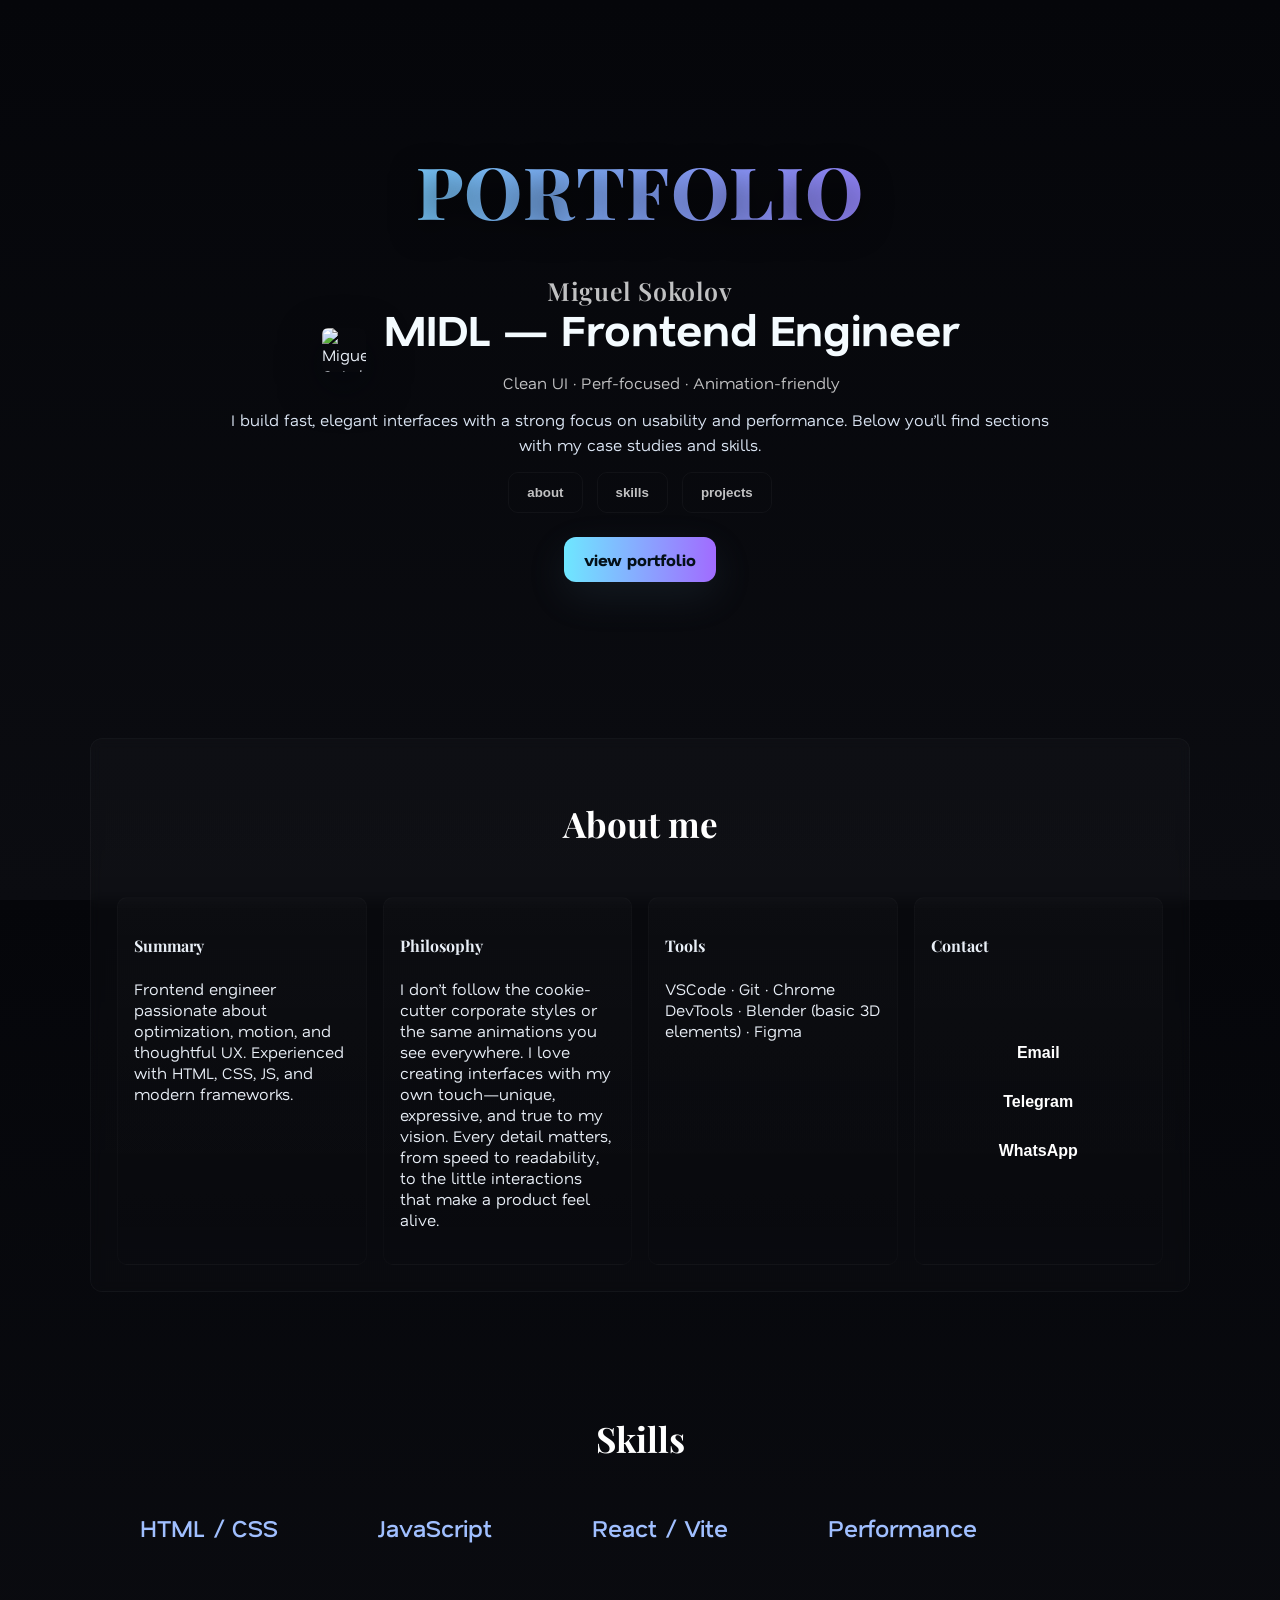
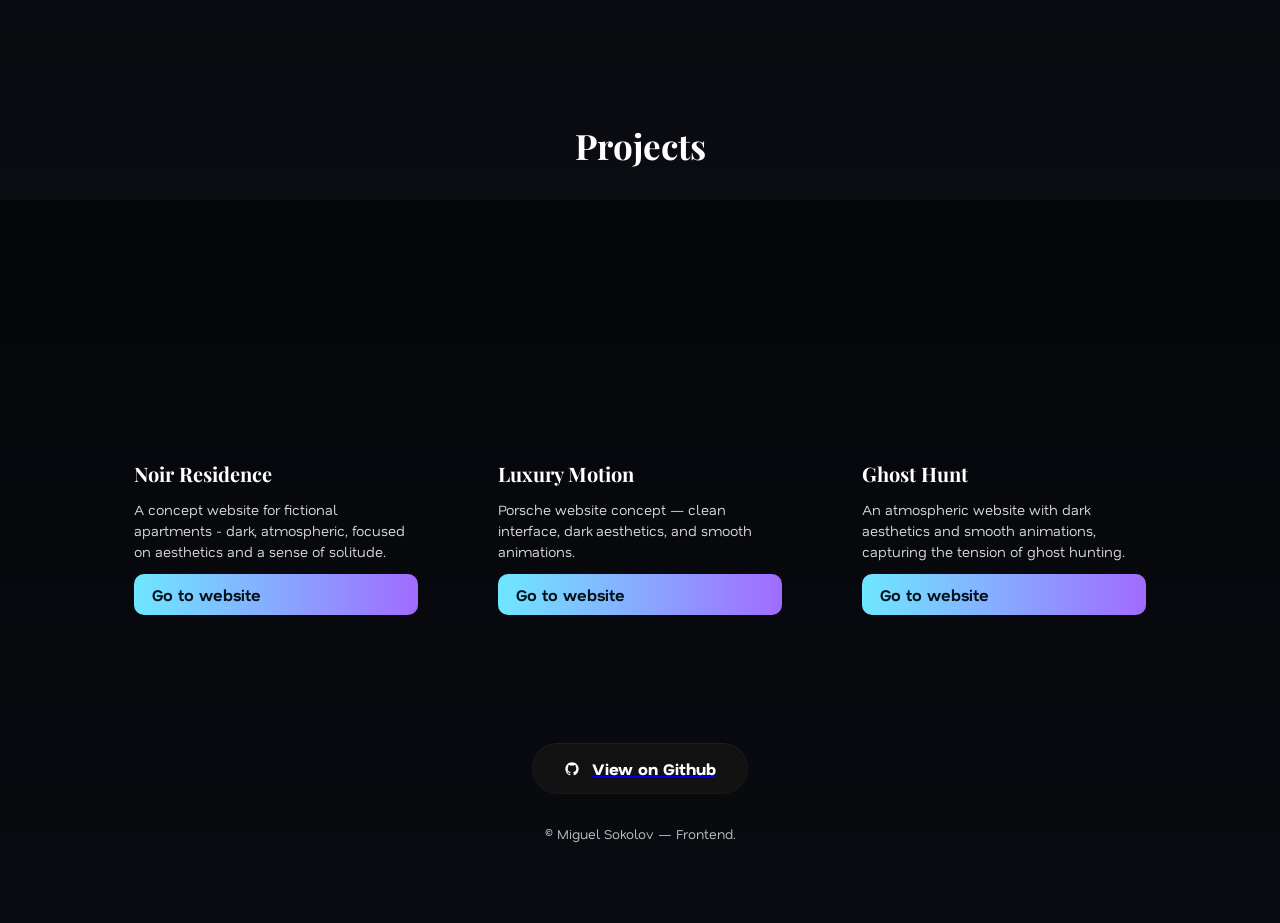
==== index.html @ cb46fd5a "end" ====
<!DOCTYPE html>
<html lang="en">
<head>
  <meta charset="utf-8" />
  <meta name="viewport" content="width=device-width,initial-scale=1" />
  <title>PORTFOLIO — Miguel Sokolov</title>
  <link rel="stylesheet" href="index.css">
  <link rel="stylesheet" href="fonts.css">
</head>
<body>
  <!-- video background -->
  <div class="video-wrap" aria-hidden="true">
    <video autoplay muted loop id="bg-video" playsinline>
      <source src="Photos/HeadBackground.mp4" type="video/mp4">
    </video>
    <!-- stars canvas -->
    <canvas id="stars-canvas"></canvas>
  </div>

  <!-- decorative cubes -->
  <div id="scene" class="scene" aria-hidden="true">
    <img src="Photos/cube.png" alt="" class="cube cube--left">
    <img src="Photos/cube.png" alt="" class="cube cube--right">
  </div>

  <main class="page">
    <header class="hero" id="home">
      <div class="hero-inner">
        <div class="titles">
          <h1 class="title-main">PORTFOLIO</h1>
          <h2 class="title-sub">Miguel Sokolov</h2>

          <div id="whoim" class="whoim">
            <img src="Photos/Myphoto.jpg" alt="Miguel Sokolov" id="myphotohead" />
            <div class="who-text">
              <p class="role">MIDL — Frontend Engineer</p>
              <p class="meta">Clean UI · Perf-focused · Animation-friendly</p>
            </div>
          </div>

          <p class="intro">
            I build fast, elegant interfaces with a strong focus on usability and performance. Below you’ll find sections with my case studies and skills.
          </p>

          <nav class="toc" aria-label="Navigation">
            <button class="btn" data-target="#about">about</button>
            <button class="btn" data-target="#skills">skills</button>
            <button class="btn" data-target="#projects">projects</button>
          </nav>
        </div>

        <a class="cta" href="#projects">view portfolio</a>
      </div>
    </header>



    <section class="next-block">
    <section id="about" class="section section--glass">
      <h3 class="section-title">About me</h3>
      <div class="about-grid">
        <div class="card">
          <h4>Summary</h4>
          <p>Frontend engineer passionate about optimization, motion, and thoughtful UX. Experienced with HTML, CSS, JS, and modern frameworks.</p>
        </div>

        <div class="card">
        <h4>Philosophy</h4>
        <p>I don’t follow the cookie-cutter corporate styles or the same animations you see everywhere. I love creating interfaces with my own touch—unique, expressive, and true to my vision. Every detail matters, from speed to readability, to the little interactions that make a product feel alive.</p>
        </div>


        <div class="card">
          <h4>Tools</h4>
          <p>VSCode · Git · Chrome DevTools · Blender (basic 3D elements) · Figma</p>
        </div>

        <div class="card">
          <h4>Contact</h4>
        <div class="contact-links">
  <a href="mailto:forgptnafik@gmail.com">Email</a>
  <a href="https://t.me/razlak" target="_blank">Telegram</a>
  <a href="https://wa.me/14243168962" target="_blank">WhatsApp</a>
</div>

          </p>
        </div>
      </div>
    </section>
    </section>

    <!-- Skills -->
    <section id="skills" class="section">
  <h3 class="section-title">Skills</h3>
  <div class="skills-row">
    <span>HTML / CSS</span>
    <span>JavaScript</span>
    <span>React / Vite</span>
    <span>Performance</span>
  </div>
</section>


   <!-- Projects -->
<section id="projects" class="section section--projects">
  <h3 class="section-title">Projects</h3>
  <div class="projects-grid">
    
    <article class="project-card">
      <div class="project-bg" style="background-image:url('https://media.sketchfab.com/models/44e7a9cfed67431e827d0cbaabd462c7/thumbnails/f641c88350c84c848d3b898fcfef5028/ba223710144b47258489e56ffdb14494.jpeg')"></div>
      <div class="project-info">
        <h4>Noir Residence</h4>
        <p>A concept website for fictional apartments - dark, atmospheric, focused on aesthetics and a sense of solitude.</p>
        <a class="project-link" href="https://razlag4.github.io/website.4-Oasis-apartments/">Go to website</a>
      </div>
    </article>

    <article class="project-card">
      <div class="project-bg" style="background-image:url('https://cdnb.artstation.com/p/assets/images/images/054/285/405/large/timthespy-1.jpg?1664201140')"></div>
      <div class="project-info">
        <h4>Luxury Motion</h4>
        <p>Porsche website concept — clean interface, dark aesthetics, and smooth animations.</p>
        <a class="project-link" href="https://razlag4.github.io/website.5-PorscheCars/">Go to website</a>
      </div>
    </article>

    <article class="project-card">
      <div class="project-bg" style="background-image:url('https://image.api.playstation.com/vulcan/ap/rnd/202306/1214/9ec3be8acd540e2f84e7362cb492e8d53b93e8a7bea4cd5f.png')"></div>
      <div class="project-info">
        <h4>Ghost Hunt</h4>
        <p>An atmospheric website with dark aesthetics and smooth animations, capturing the tension of ghost hunting.</p>
        <a class="project-link" href="https://razlag4.github.io/website.1-Phasmophobia/">Go to website</a>
      </div>
    </article>

  </div>
</section>

<a href="https://github.com/razlag4">
<button class="btn-github">
  <svg
    width="16"
    height="16"
    viewBox="0 0 16 16"
    fill="none"
    xmlns="http://www.w3.org/2000/svg"
  >
    <path
      d="M7.99992 1.33331C7.12444 1.33331 6.25753 1.50575 5.4487 1.84078C4.63986 2.17581 3.90493 2.66688 3.28587 3.28593C2.03563 4.53618 1.33325 6.23187 1.33325 7.99998C1.33325 10.9466 3.24659 13.4466 5.89325 14.3333C6.22659 14.3866 6.33325 14.18 6.33325 14C6.33325 13.8466 6.33325 13.4266 6.33325 12.8733C4.48659 13.2733 4.09325 11.98 4.09325 11.98C3.78659 11.2066 3.35325 11 3.35325 11C2.74659 10.5866 3.39992 10.6 3.39992 10.6C4.06659 10.6466 4.41992 11.2866 4.41992 11.2866C4.99992 12.3 5.97992 12 6.35992 11.84C6.41992 11.4066 6.59325 11.1133 6.77992 10.9466C5.29992 10.78 3.74659 10.2066 3.74659 7.66665C3.74659 6.92665 3.99992 6.33331 4.43325 5.85998C4.36659 5.69331 4.13325 4.99998 4.49992 4.09998C4.49992 4.09998 5.05992 3.91998 6.33325 4.77998C6.85992 4.63331 7.43325 4.55998 7.99992 4.55998C8.56659 4.55998 9.13992 4.63331 9.66659 4.77998C10.9399 3.91998 11.4999 4.09998 11.4999 4.09998C11.8666 4.99998 11.6333 5.69331 11.5666 5.85998C11.9999 6.33331 12.2533 6.92665 12.2533 7.66665C12.2533 10.2133 10.6933 10.7733 9.20659 10.94C9.44659 11.1466 9.66659 11.5533 9.66659 12.1733C9.66659 13.0666 9.66659 13.7866 9.66659 14C9.66659 14.18 9.77325 14.3933 10.1133 14.3333C12.7599 13.44 14.6666 10.9466 14.6666 7.99998C14.6666 7.1245 14.4941 6.25759 14.1591 5.44876C13.8241 4.63992 13.333 3.90499 12.714 3.28593C12.0949 2.66688 11.36 2.17581 10.5511 1.84078C9.7423 1.50575 8.8754 1.33331 7.99992 1.33331V1.33331Z"
      fill="currentcolor"
    ></path>
  </svg>
  <span>View on Github</span>
</button>
</a>



    <footer class="footer">
      <small>© <span id="year"></span> Miguel Sokolov — Frontend.</small>
    </footer>

  </main>

  <script src="main.js" defer></script>
</body>
</html>
---- index.css ----
:root {
  --bg-900: #05060a;
  --bg-800: #0b0c11;
  --glass: rgba(255,255,255,0.03);
  --muted: rgba(255,255,255,0.75);
  --muted-2: rgba(255,255,255,0.55);
  --accent-1: #6ee7ff;
  --accent-2: #a16bff;
  --max-w: 1100px;
  --who-size: 44px;
  --radius: 12px;
  --trans: 260ms cubic-bezier(.2,.9,.2,1);
}

* {
  box-sizing: border-box;
}

html,
body {
  height: 100%;
  margin: 0;
  padding: 0;
}

body {
  font-family: Inter, system-ui, -apple-system, "Segoe UI", Roboto, "Helvetica Neue", Arial;
  background: linear-gradient(180deg, var(--bg-900) 0%, var(--bg-800) 100%);
  color: #e8eef6;
  -webkit-font-smoothing: antialiased;
  -moz-osx-font-smoothing: grayscale;
  overflow-x: hidden;
}

/* background video + stars canvas */

.video-wrap {
  position: fixed;
  inset: 0;
  z-index: 0;
  pointer-events: none;
  overflow: hidden;
}

#bg-video {
  position: absolute;
  inset: 0;
  width: 100%;
  height: 100%;
  object-fit: cover;
  transform: scale(1.03);
  filter: brightness(.7) saturate(1.05);
}

#stars-canvas {
  position: absolute;
  inset: 0;
  width: 100%;
  height: 100%;
  z-index: 1;
  pointer-events: none;
}

/* decorative cubes */

.scene {
  position: fixed;
  inset: 0;
  z-index: 2;
  pointer-events: none;
}

.cube {
  position: absolute;
  width: 220px;
  opacity: .12;
  will-change: transform;
  filter: drop-shadow(0 20px 40px rgba(0,0,0,.7));
}

.cube--left {
  left: -6%;
  top: 8%;
  transform: rotate(-12deg) scale(1.15);
}

.cube--right {
  right: -6%;
  bottom: 6%;
  transform: rotate(18deg) scale(1.22);
}

/* page layout */

.page {
  position: relative;
  z-index: 5;
  padding-bottom: 80px;
}

/* hero */

.hero {
  min-height: 82vh;
  display: flex;
  align-items: center;
  justify-content: center;
  padding: 48px 20px;
  position: relative;
  z-index: 6;
}

.hero-inner {
  width: min(var(--max-w), 96%);
  display: flex;
  flex-direction: column;
  gap: 18px;
  align-items: center;
  text-align: center;
  padding: 28px 20px;
  background: transparent;
}

/* titles */

.title-main {
  margin: 0;
  font-weight: 800;
  font-size: 72px;
  line-height: 0.95;
  letter-spacing: 1.6px;
  margin-bottom: 50px;
  color: transparent;
  background: linear-gradient(90deg, var(--accent-1), var(--accent-2));
  -webkit-background-clip: text;
  background-clip: text;
  text-shadow: 0 8px 30px rgba(0,0,0,.6);
}

.title-sub {
  margin: 0;
  font-weight: 600;
  font-size: 25px;
  color: var(--muted);
  letter-spacing: .6px;
}

/* whoim center, avatar height == role height */

.whoim {
  display: flex;
  gap: 18px;
  align-items: center;
  justify-content: center;
  flex-wrap: wrap;
}

#myphotohead {
  height: var(--who-size);
  width: var(--who-size);
  object-fit: cover;
  border-radius: 6px;
  box-shadow: 0 14px 40px rgba(2,6,12,.6);
  flex: 0 0 auto;
}

.who-text {
  display: flex;
  flex-direction: column;
  align-items: center;
  justify-content: center;
  gap: 6px;
}

.who-text .role {
  margin: 0;
  font-weight: 700;
  font-size: var(--who-size);
  line-height: 1;
  color: #f4fbff;
}

.who-text .meta {
  margin: 0;
  color: var(--muted);
  font-size: 16px;
  margin-top: 15px;
  text-align: center;
  max-width: 760px;
}

/* intro */

.intro {
  margin: 0 auto;
  max-width: 820px;
  margin-top: 15px;
  color: rgba(230,240,255,.95);
  font-size: 16px;
  line-height: 1.55;
  margin-bottom: 15px;
  text-align: center;
}

/* nav buttons */

.toc {
  display: flex;
  gap: 14px;
  justify-content: center;
  flex-wrap: wrap;
}

.btn {
  background: transparent;
  border: 1px solid rgba(255,255,255,.04);
  color: var(--muted);
  padding: 12px 18px;
  border-radius: 10px;
  cursor: pointer;
  font-weight: 700;
  transition: transform var(--trans), box-shadow var(--trans), color var(--trans);
}

.btn:hover {
  transform: translateY(-6px);
  color: var(--accent-1);
  box-shadow: 0 18px 40px rgba(12,20,30,.55);
}

/* cta */

.cta {
  display: inline-block;
  margin-top: 6px;
  padding: 12px 20px;
  border-radius: 12px;
  font-weight: 800;
  background: linear-gradient(90deg, var(--accent-1), var(--accent-2));
  color: #041018;
  text-decoration: none;
  box-shadow: 0 14px 40px rgba(97,150,170,.12);
}


.section {
  padding: 56px 20px;
  width: min(var(--max-w), 96%);
  margin: 0 auto 28px;
}

.section--glass {
  background: linear-gradient(180deg, rgba(255,255,255,.02), rgba(255,255,255,.01));
  border-radius: 12px;
  border: 1px solid var(--glass);
  padding: 26px;
  backdrop-filter: blur(6px);
}

/* about grid */



.contact-links {
  display: flex;
  flex-direction: column;
  align-items: center;
  gap: 15px;
  padding: 30px 20px;
  border-radius: 15px;
  width: 200px;
  margin: 50px auto; /* центрируем блок на странице */
}

.contact-links a {
  color: #fff;
  text-decoration: none;
  font-weight: 600;
  font-family: 'Segoe UI', sans-serif;
  font-size: 16px;
  padding: 8px 12px;
  border-radius: 8px;
  transition: all 0.3s ease;
  width: 100%;
  text-align: center;
}

.contact-links a:hover {
  background: #1da1f2;
  color: #fff;
  transform: translateY(-3px);
  box-shadow: 0 4px 10px rgba(0,0,0,0.3);
}

.card .text-hidden {
  display: none;
}

.card .btn-close {
  display: none;
  position: absolute;
  bottom: 10px;
  right: 10px;
  padding: 6px 12px;
  border-radius: 6px;
  background: var(--accent-1);
  color: #041018;
  cursor: pointer;
}


.about-grid {
  display: grid;
  grid-template-columns: repeat(auto-fit, minmax(220px, 1fr));
  gap: 16px;
}

.card {
  padding: 16px;
  border-radius: 10px;
  background: linear-gradient(180deg, rgba(255,255,255,.02), transparent);
  border: 1px solid rgba(255,255,255,.02);
}

/* skills */

#skills {
  position: relative;
  overflow: hidden;
  padding: 60px 0;
  color: #e8eef6;
  font-family: Inter, system-ui, -apple-system, "Segoe UI", Roboto, "Helvetica Neue", Arial;
}

.skills-row {
  display: flex;
  align-items: center;
  white-space: nowrap;
  font-size: 24px;
  font-weight: 600;
  color: #a0bfff;
  position: relative;
}

.skills-row span {
  display: inline-block;
  padding: 0 50px;
}

.skills-row .center {
  font-size: 48px;
  font-weight: 800;
  color: #ffffff;
  flex-shrink: 0;
}


.section-title {
  margin-bottom: 50px;
  text-align: center;
  font-size: 35px;
  color: white;
}

/* projects */

.section--projects{
  width:min(var(--max-w),96%);
  margin:0 auto 48px;
}

.projects-grid{
  display:grid;
  grid-template-columns:repeat(auto-fit,minmax(300px,1fr));
  gap:32px;
}

.project-card{
  position:relative;
  border-radius:16px;
  overflow:hidden;
  cursor:pointer;
  transition:transform 0.4s ease, box-shadow 0.4s ease;
  height:420px;
  display:flex;
  align-items:flex-end;
}

.project-card:hover{
  transform:translateY(-12px);
  box-shadow:0 30px 80px rgba(0,0,0,0.6);
}

.project-bg{
  position:absolute;
  inset:0;
  background-size:cover;
  background-position:center;
  filter:brightness(0.55) contrast(1.1);
  transition:transform 0.5s ease;
  z-index:1;
}

.project-card:hover .project-bg{
  transform:scale(1.08);
}

.project-info{
  position:relative;
  z-index:2;
  color:#fff;
  padding:24px;
  display:flex;
  flex-direction:column;
  gap:12px;
  border-radius:0 0 16px 16px;
}

.project-info h4{
  margin:0;
  font-size:20px;
  font-weight:700;
}

.project-info p{
  margin:0;
  font-size:14px;
  line-height:1.5;
  color:rgba(255,255,255,0.85);
}

.project-link{
  margin-top:auto;
  display:inline-block;
  padding:10px 18px;
  border-radius:10px;
  background:linear-gradient(90deg,var(--accent-1),var(--accent-2));
  color:#041018;
  font-weight:700;
  text-decoration:none;
  transition:transform 0.3s ease, box-shadow 0.3s ease;
}

.project-link:hover{
  transform:translateY(-4px);
  box-shadow:0 12px 32px rgba(0,0,0,0.5);
}


/* contact, footer */

.contact-grid {
  display: grid;
  grid-template-columns: 1fr 320px;
  gap: 20px;
}

.contact-form {
  display: flex;
  flex-direction: column;
  gap: 12px;
}

.contact-form input,
.contact-form textarea {
  padding: 10px 12px;
  border-radius: 10px;
  border: 1px solid rgba(255,255,255,.04);
  background: rgba(0,0,0,.45);
  color: inherit;
}

/* footer */

.footer {
  text-align: center;
  color: var(--muted);
  margin-top: 28px;
}

/* small animations */

.is-hidden {
  opacity: 0;
  transform: translateY(8px) scale(.997);
}

.is-visible {
  opacity: 1;
  transform: none;
  transition: opacity .7s cubic-bezier(.2,.9,.2,1), transform .7s cubic-bezier(.2,.9,.2,1);
}

/* accessibility focus */

button:focus,
a:focus {
  outline: 2px dashed rgba(110,231,255,.14);
  outline-offset: 6px;
}

/* From Uiverse.io by Creatlydev */ 
.btn-github {
  cursor: pointer;
  display: flex;
  gap: 0.75rem;
  justify-content: center;
  align-items: center;
  border: none;

  transition: all 0.4s cubic-bezier(0.165, 0.84, 0.44, 1);
  border-radius: 100px;
  font-weight: 800;
  font-size: 1rem;
  line-height: 1.2rem;
  padding: 1rem 2rem;

  background-color: rgba(20, 20, 20, 0.8);
  box-shadow:
    inset 0 1px 0 0 rgba(255, 255, 255, 0.03),
    inset 0 0 0 1px rgba(255, 255, 255, 0.03);
  color: #fff;

  margin: 0 auto; /* центрирование блока */
}


/* responsive tweaks */

@media (max-width: 980px) {
  :root {
    --who-size: 40px;
  }
  .title-main {
    font-size: 56px;
  }
  .project-body img {
    height: 140px;
  }
}

@media (max-width: 640px) {
  :root {
    --who-size: 36px;
  }
  .title-main {
    font-size: 40px;
  }
  .hero-inner {
    padding: 18px;
  }
  .contact-grid {
    grid-template-columns: 1fr;
  }
  .project-body img {
    height: 120px;
  }
}
---- fonts.css ----
@import url('https://fonts.googleapis.com/css2?family=Playfair+Display:wght@400;700&family=Nata+Sans:wght@300;400;700;900&display=swap');



h1, h2, h3, h4, h5, h6 {
    font-family: 'Playfair Display', serif;
}



body, p, span, li, a, div {
    font-family: 'Nata Sans', sans-serif;
}
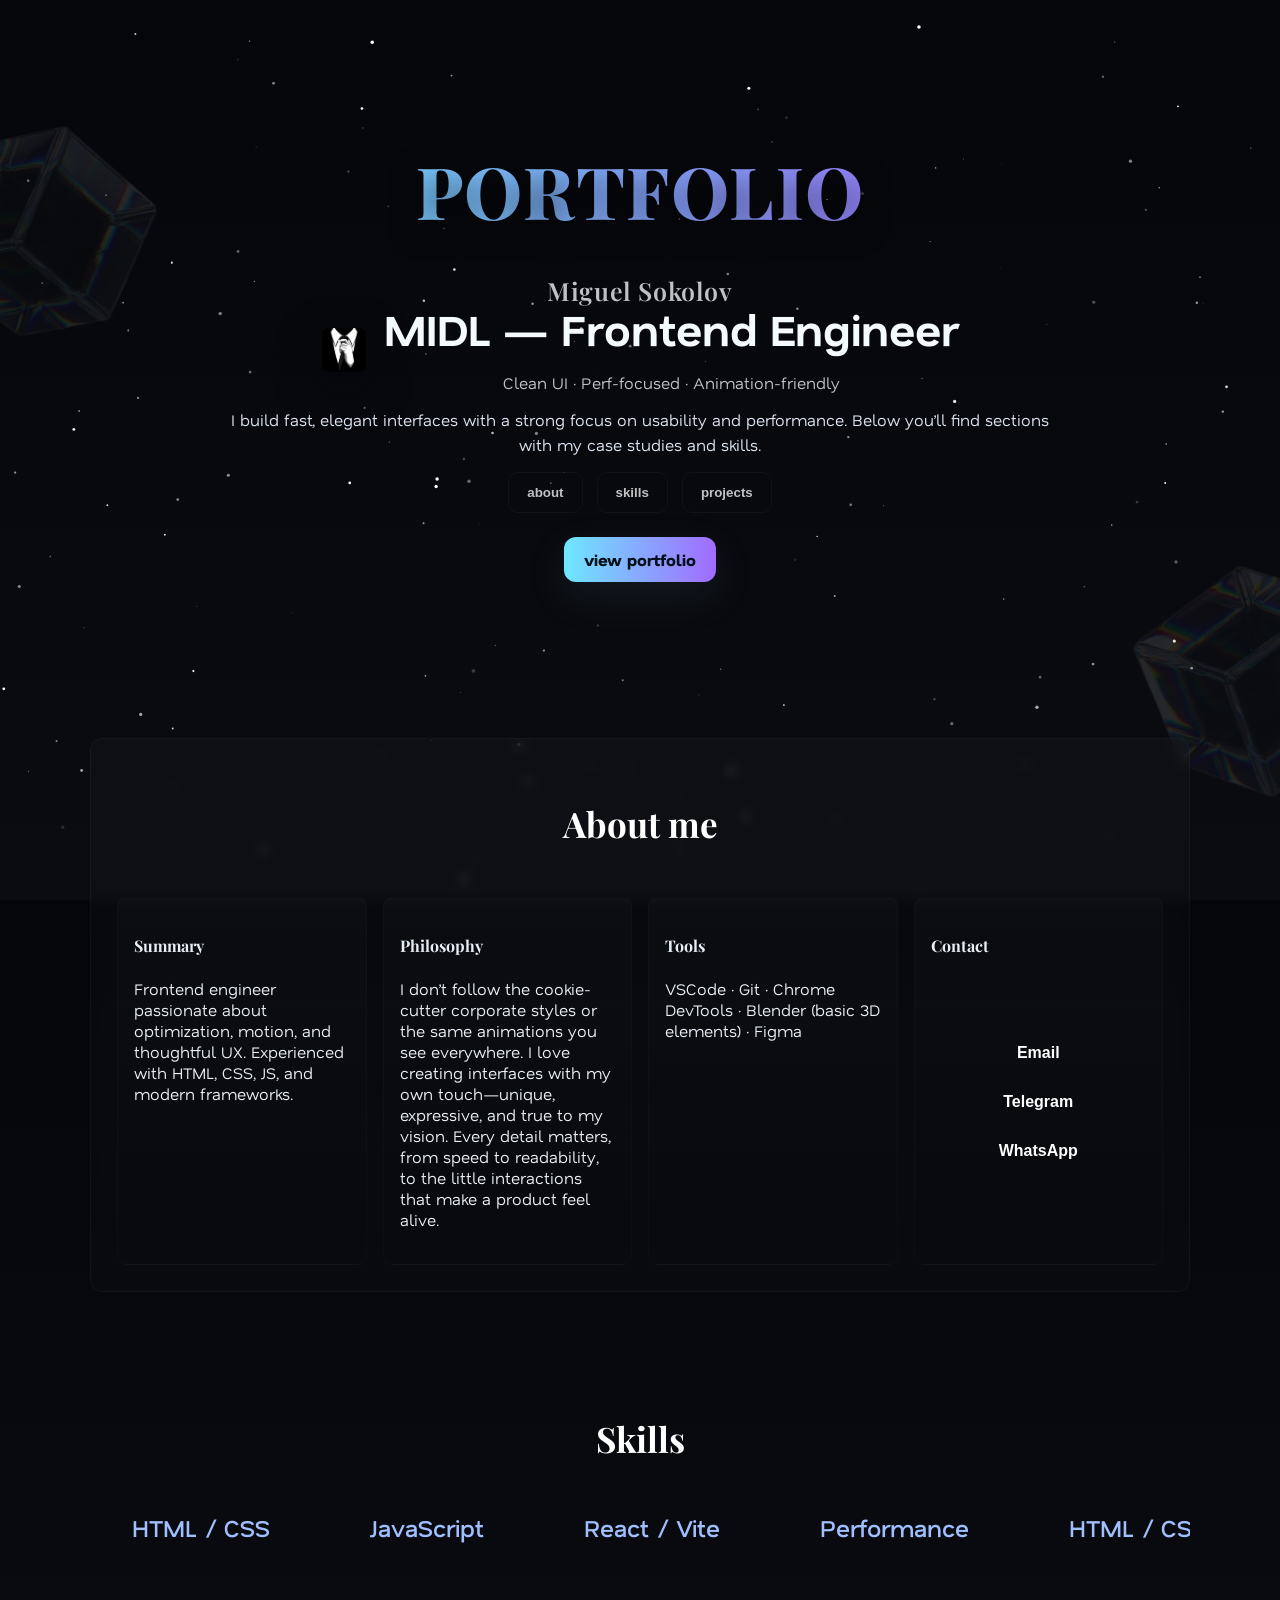
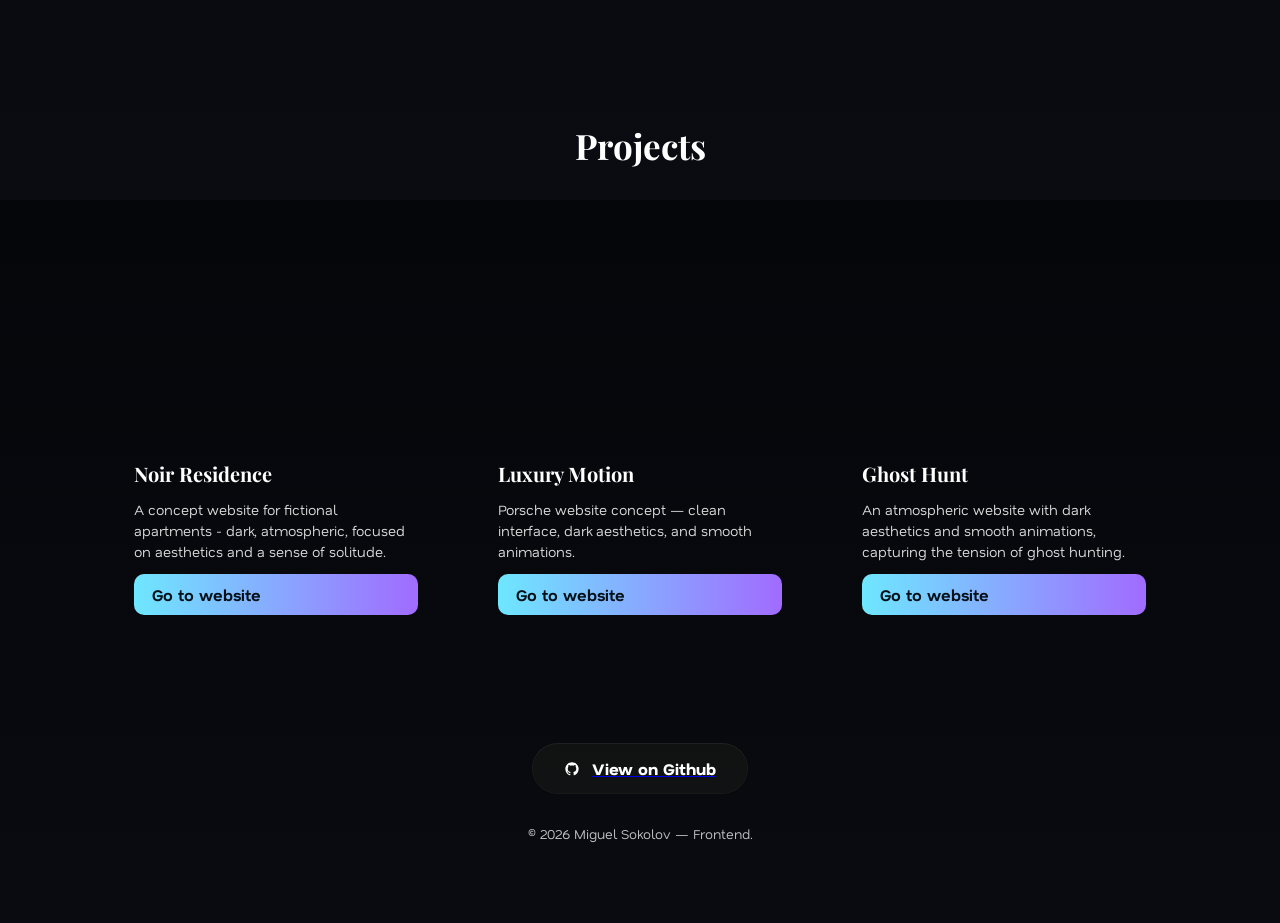
==== commit bf93bf8f: "end" ====
--- a/index.html
+++ b/index.html
@@ -19,8 +19,8 @@
 
   <!-- decorative cubes -->
   <div id="scene" class="scene" aria-hidden="true">
-    <img src="Photos/cube.png" alt="" class="cube cube--left">
-    <img src="Photos/cube.png" alt="" class="cube cube--right">
+    <img src="photos/cube.png" alt="" class="cube cube--left">
+    <img src="photos/cube.png" alt="" class="cube cube--right">
   </div>
 
   <main class="page">
@@ -31,7 +31,7 @@
           <h2 class="title-sub">Miguel Sokolov</h2>
 
           <div id="whoim" class="whoim">
-            <img src="Photos/Myphoto.jpg" alt="Miguel Sokolov" id="myphotohead" />
+            <img src="photos/Myphoto.jpg" alt="Miguel Sokolov" id="myphotohead" />
             <div class="who-text">
               <p class="role">MIDL — Frontend Engineer</p>
               <p class="meta">Clean UI · Perf-focused · Animation-friendly</p>
@@ -162,6 +162,6 @@
 
   </main>
 
-  <script src="main.js" defer></script>
+  <script src="Main.js" defer></script>
 </body>
 </html>
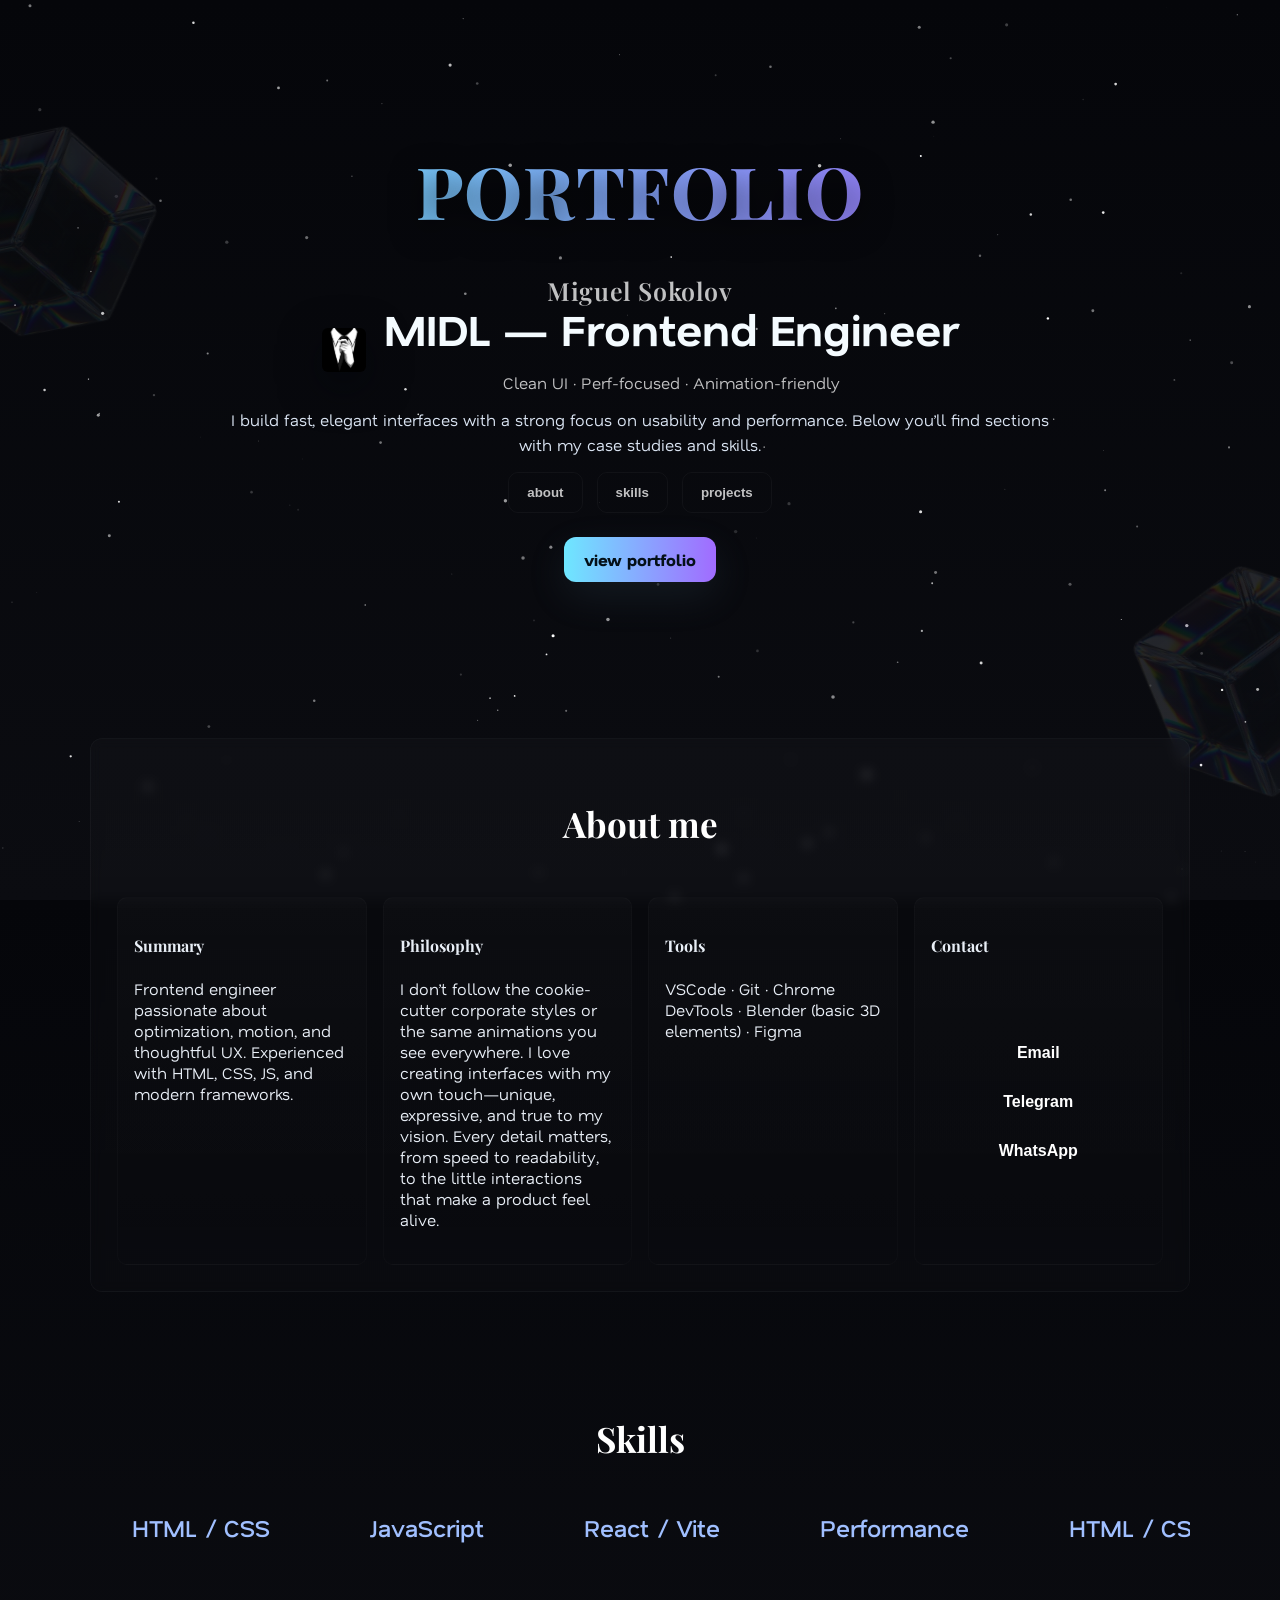
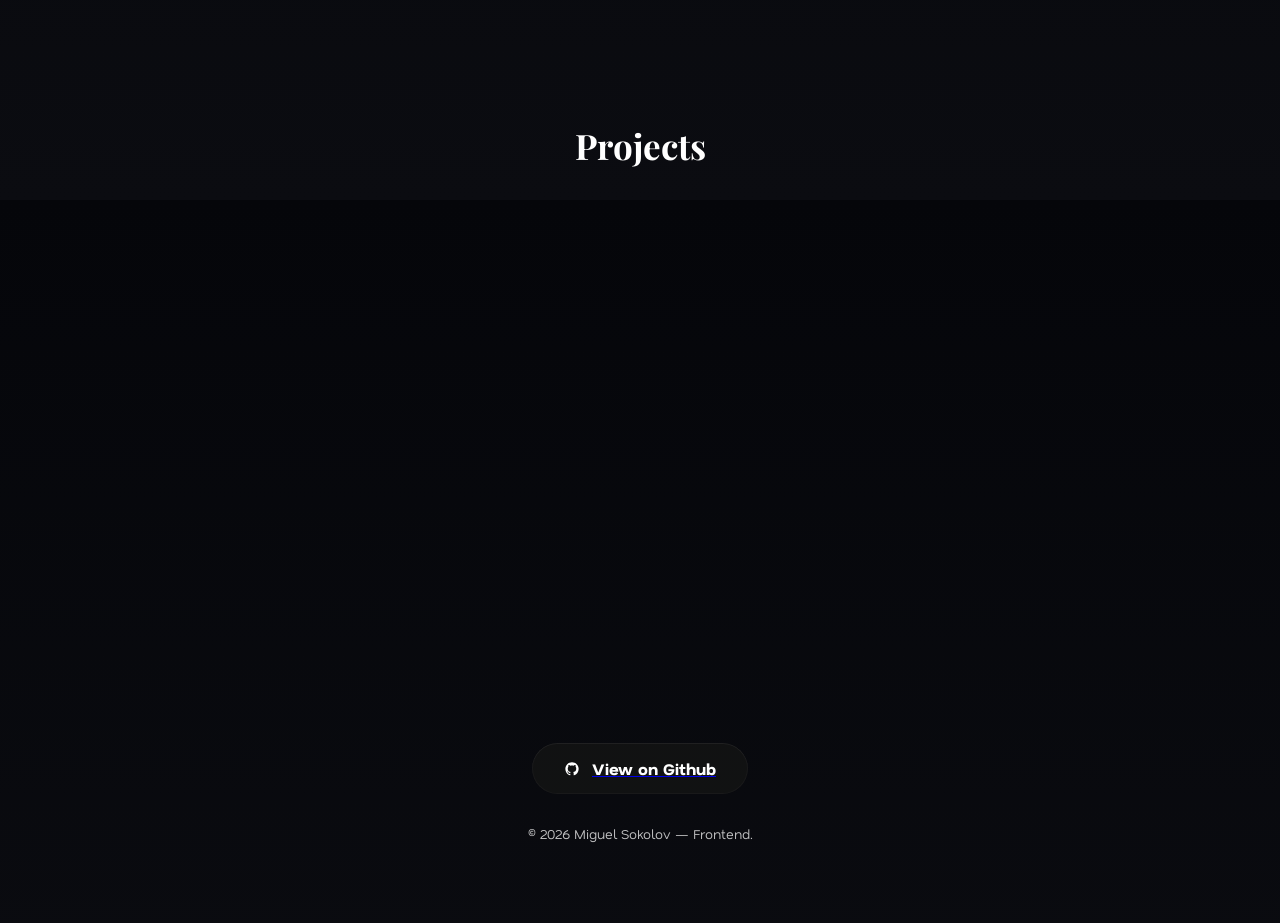
==== commit b5728ceb: "endend" ====
--- a/index.html
+++ b/index.html
@@ -8,16 +8,24 @@
   <link rel="stylesheet" href="fonts.css">
 </head>
 <body>
-  <!-- video background -->
+  
+
+
+
+
+
+
+
+
   <div class="video-wrap" aria-hidden="true">
     <video autoplay muted loop id="bg-video" playsinline>
       <source src="Photos/HeadBackground.mp4" type="video/mp4">
     </video>
-    <!-- stars canvas -->
+  
     <canvas id="stars-canvas"></canvas>
   </div>
 
-  <!-- decorative cubes -->
+ 
   <div id="scene" class="scene" aria-hidden="true">
     <img src="photos/cube.png" alt="" class="cube cube--left">
     <img src="photos/cube.png" alt="" class="cube cube--right">
@@ -89,7 +97,7 @@
     </section>
     </section>
 
-    <!-- Skills -->
+    
     <section id="skills" class="section">
   <h3 class="section-title">Skills</h3>
   <div class="skills-row">
@@ -101,7 +109,7 @@
 </section>
 
 
-   <!-- Projects -->
+   
 <section id="projects" class="section section--projects">
   <h3 class="section-title">Projects</h3>
   <div class="projects-grid">
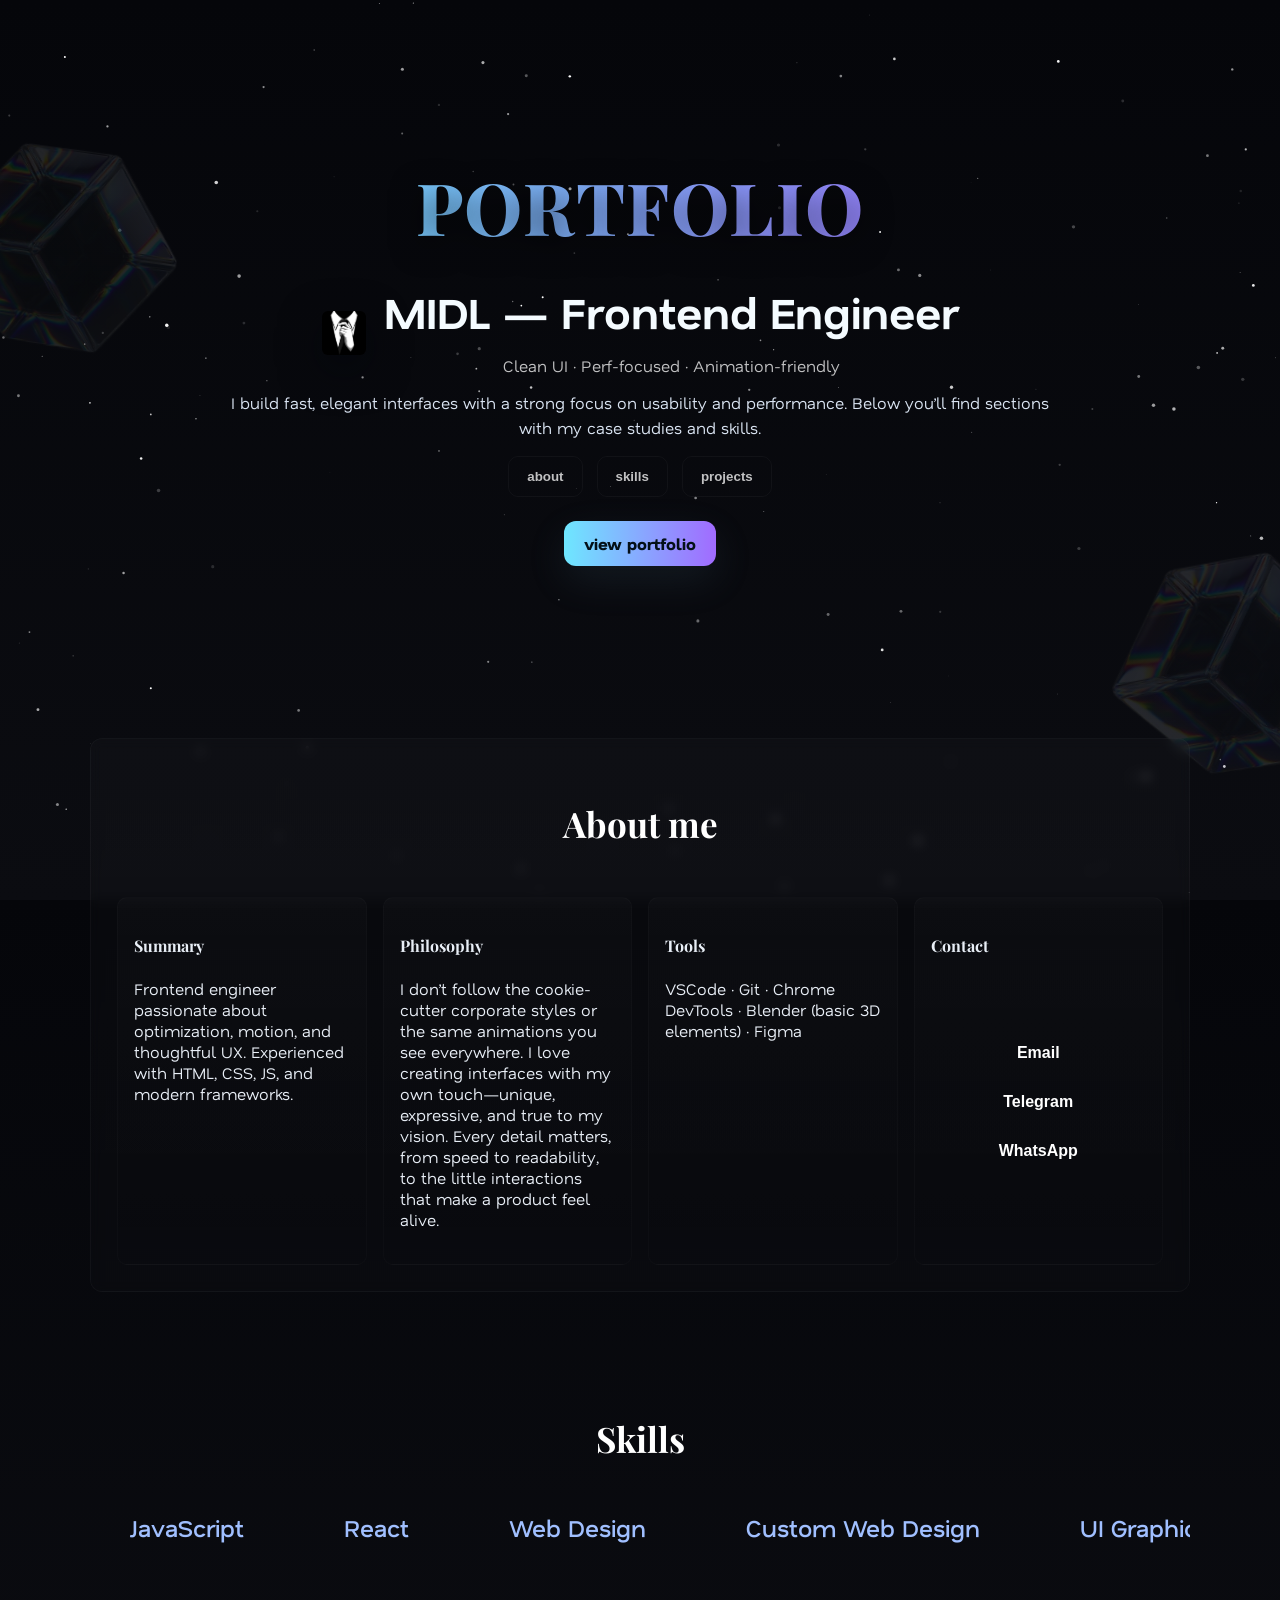
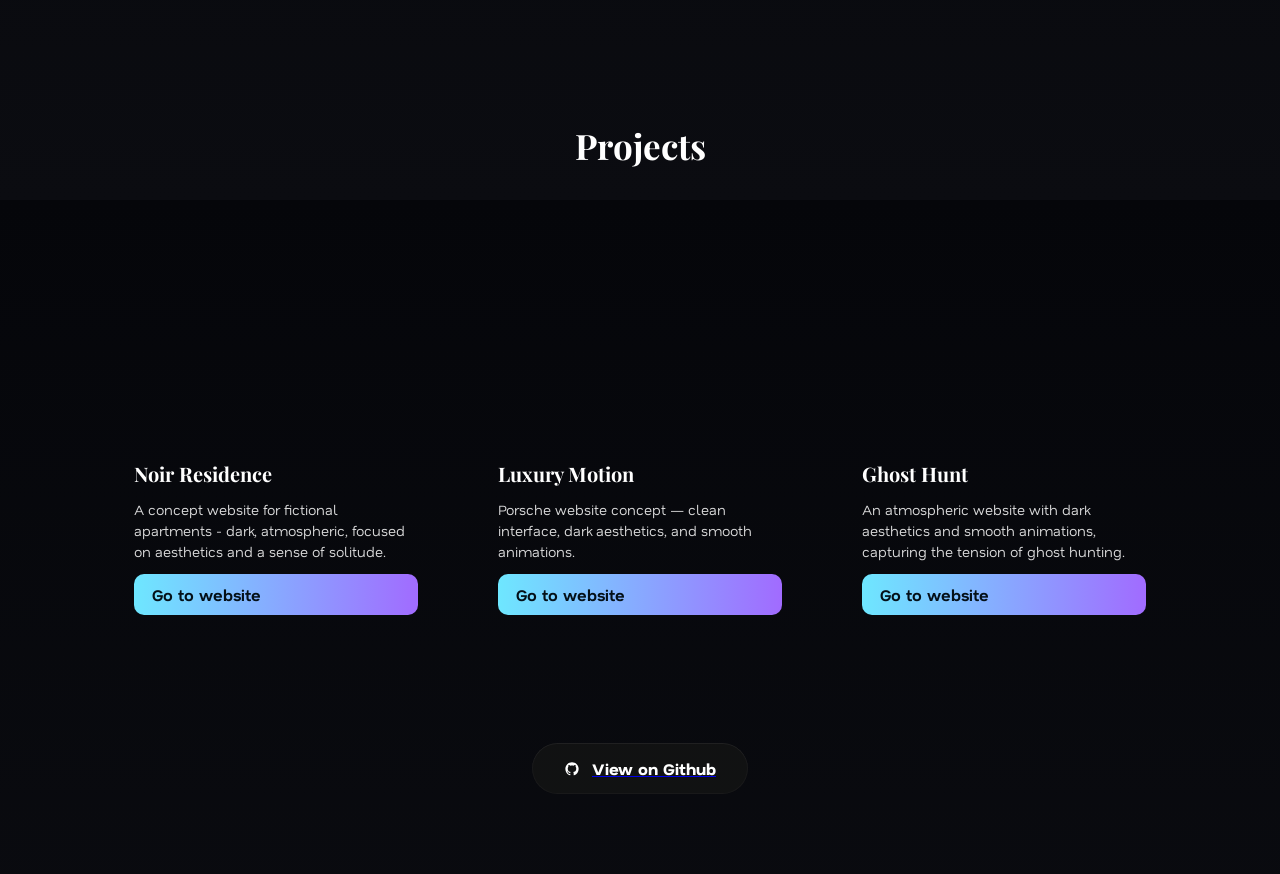
==== commit cedc8f0d: "delete somethink" ====
--- a/index.html
+++ b/index.html
@@ -3,19 +3,11 @@
 <head>
   <meta charset="utf-8" />
   <meta name="viewport" content="width=device-width,initial-scale=1" />
-  <title>PORTFOLIO — Miguel Sokolov</title>
+  <title>PORTFOLIO</title>
   <link rel="stylesheet" href="index.css">
   <link rel="stylesheet" href="fonts.css">
 </head>
 <body>
-  
-
-
-
-
-
-
-
 
   <div class="video-wrap" aria-hidden="true">
     <video autoplay muted loop id="bg-video" playsinline>
@@ -36,7 +28,6 @@
       <div class="hero-inner">
         <div class="titles">
           <h1 class="title-main">PORTFOLIO</h1>
-          <h2 class="title-sub">Miguel Sokolov</h2>
 
           <div id="whoim" class="whoim">
             <img src="photos/Myphoto.jpg" alt="Miguel Sokolov" id="myphotohead" />
@@ -98,15 +89,21 @@
     </section>
 
     
-    <section id="skills" class="section">
+   <section id="skills" class="section">
   <h3 class="section-title">Skills</h3>
   <div class="skills-row">
-    <span>HTML / CSS</span>
     <span>JavaScript</span>
-    <span>React / Vite</span>
-    <span>Performance</span>
+    <span>React</span>
+    <span>Web Design</span>
+    <span>Custom Web Design</span>
+    <span>UI Graphics</span>
+    <span>Web Development</span>
+    <span>HTML5</span>
+    <span>CSS 3</span>
+    <span>UX & UI Design</span>
   </div>
 </section>
+
 
 
    
@@ -164,10 +161,6 @@
 
 
 
-    <footer class="footer">
-      <small>© <span id="year"></span> Miguel Sokolov — Frontend.</small>
-    </footer>
-
   </main>
 
   <script src="Main.js" defer></script>
--- a/index.css
+++ b/index.css
@@ -15,7 +15,7 @@
 * {
   box-sizing: border-box;
 }
-
+ 
 html,
 body {
   height: 100%;
@@ -31,8 +31,6 @@
   -moz-osx-font-smoothing: grayscale;
   overflow-x: hidden;
 }
-
-/* background video + stars canvas */
 
 .video-wrap {
   position: fixed;
@@ -61,8 +59,6 @@
   pointer-events: none;
 }
 
-/* decorative cubes */
-
 .scene {
   position: fixed;
   inset: 0;
@@ -90,15 +86,11 @@
   transform: rotate(18deg) scale(1.22);
 }
 
-/* page layout */
-
 .page {
   position: relative;
   z-index: 5;
   padding-bottom: 80px;
 }
-
-/* hero */
 
 .hero {
   min-height: 82vh;
@@ -121,31 +113,23 @@
   background: transparent;
 }
 
-/* titles */
-
 .title-main {
   margin: 0;
   font-weight: 800;
   font-size: 72px;
-  line-height: 0.95;
+  line-height: .95;
   letter-spacing: 1.6px;
   margin-bottom: 50px;
   color: transparent;
-  background: linear-gradient(90deg, var(--accent-1), var(--accent-2));
+  background: linear-gradient(90deg,
+   var(--accent-1),
+    var(--accent-2));
   -webkit-background-clip: text;
   background-clip: text;
   text-shadow: 0 8px 30px rgba(0,0,0,.6);
 }
 
-.title-sub {
-  margin: 0;
-  font-weight: 600;
-  font-size: 25px;
-  color: var(--muted);
-  letter-spacing: .6px;
-}
-
-/* whoim center, avatar height == role height */
+
 
 .whoim {
   display: flex;
@@ -188,8 +172,6 @@
   text-align: center;
   max-width: 760px;
 }
-
-/* intro */
 
 .intro {
   margin: 0 auto;
@@ -202,8 +184,6 @@
   text-align: center;
 }
 
-/* nav buttons */
-
 .toc {
   display: flex;
   gap: 14px;
@@ -219,16 +199,17 @@
   border-radius: 10px;
   cursor: pointer;
   font-weight: 700;
-  transition: transform var(--trans), box-shadow var(--trans), color var(--trans);
+  transition: transform var(--trans),
+   box-shadow var(--trans),
+    color var(--trans);
 }
 
 .btn:hover {
   transform: translateY(-6px);
   color: var(--accent-1);
-  box-shadow: 0 18px 40px rgba(12,20,30,.55);
-}
-
-/* cta */
+  box-shadow: 0 18px 40px
+   rgba(12,20,30,.55);
+}
 
 .cta {
   display: inline-block;
@@ -236,12 +217,13 @@
   padding: 12px 20px;
   border-radius: 12px;
   font-weight: 800;
-  background: linear-gradient(90deg, var(--accent-1), var(--accent-2));
+  background: linear-gradient(90deg,
+   var(--accent-1),
+    var(--accent-2));
   color: #041018;
   text-decoration: none;
   box-shadow: 0 14px 40px rgba(97,150,170,.12);
 }
-
 
 .section {
   padding: 56px 20px;
@@ -250,17 +232,15 @@
 }
 
 .section--glass {
-  background: linear-gradient(180deg, rgba(255,255,255,.02), rgba(255,255,255,.01));
+  background: linear-gradient(180deg,
+   rgba(255,255,255,.02),
+    rgba(255,255,255,.01));
   border-radius: 12px;
   border: 1px solid var(--glass);
   padding: 26px;
   backdrop-filter: blur(6px);
 }
 
-/* about grid */
-
-
-
 .contact-links {
   display: flex;
   flex-direction: column;
@@ -269,7 +249,7 @@
   padding: 30px 20px;
   border-radius: 15px;
   width: 200px;
-  margin: 50px auto; /* центрируем блок на странице */
+  margin: 50px auto;
 }
 
 .contact-links a {
@@ -308,7 +288,6 @@
   cursor: pointer;
 }
 
-
 .about-grid {
   display: grid;
   grid-template-columns: repeat(auto-fit, minmax(220px, 1fr));
@@ -322,8 +301,6 @@
   border: 1px solid rgba(255,255,255,.02);
 }
 
-/* skills */
-
 #skills {
   position: relative;
   overflow: hidden;
@@ -354,7 +331,6 @@
   flex-shrink: 0;
 }
 
-
 .section-title {
   margin-bottom: 50px;
   text-align: center;
@@ -362,92 +338,87 @@
   color: white;
 }
 
-/* projects */
-
-.section--projects{
-  width:min(var(--max-w),96%);
-  margin:0 auto 48px;
-}
-
-.projects-grid{
-  display:grid;
-  grid-template-columns:repeat(auto-fit,minmax(300px,1fr));
-  gap:32px;
-}
-
-.project-card{
-  position:relative;
-  border-radius:16px;
-  overflow:hidden;
-  cursor:pointer;
-  transition:transform 0.4s ease, box-shadow 0.4s ease;
-  height:420px;
-  display:flex;
-  align-items:flex-end;
-}
-
-.project-card:hover{
-  transform:translateY(-12px);
-  box-shadow:0 30px 80px rgba(0,0,0,0.6);
-}
-
-.project-bg{
-  position:absolute;
-  inset:0;
-  background-size:cover;
-  background-position:center;
-  filter:brightness(0.55) contrast(1.1);
-  transition:transform 0.5s ease;
-  z-index:1;
-}
-
-.project-card:hover .project-bg{
-  transform:scale(1.08);
-}
-
-.project-info{
-  position:relative;
-  z-index:2;
-  color:#fff;
-  padding:24px;
-  display:flex;
-  flex-direction:column;
-  gap:12px;
-  border-radius:0 0 16px 16px;
-}
-
-.project-info h4{
-  margin:0;
-  font-size:20px;
-  font-weight:700;
-}
-
-.project-info p{
-  margin:0;
-  font-size:14px;
-  line-height:1.5;
-  color:rgba(255,255,255,0.85);
-}
-
-.project-link{
-  margin-top:auto;
-  display:inline-block;
-  padding:10px 18px;
-  border-radius:10px;
-  background:linear-gradient(90deg,var(--accent-1),var(--accent-2));
-  color:#041018;
-  font-weight:700;
-  text-decoration:none;
-  transition:transform 0.3s ease, box-shadow 0.3s ease;
-}
-
-.project-link:hover{
-  transform:translateY(-4px);
-  box-shadow:0 12px 32px rgba(0,0,0,0.5);
-}
-
-
-/* contact, footer */
+.section--projects {
+  width: min(var(--max-w), 96%);
+  margin: 0 auto 48px;
+}
+
+.projects-grid {
+  display: grid;
+  grid-template-columns: repeat(auto-fit, minmax(300px, 1fr));
+  gap: 32px;
+}
+
+.project-card {
+  position: relative;
+  border-radius: 16px;
+  overflow: hidden;
+  cursor: pointer;
+  transition: transform 0.4s ease, box-shadow 0.4s ease;
+  height: 420px;
+  display: flex;
+  align-items: flex-end;
+}
+
+.project-card:hover {
+  transform: translateY(-12px);
+  box-shadow: 0 30px 80px rgba(0,0,0,0.6);
+}
+
+.project-bg {
+  position: absolute;
+  inset: 0;
+  background-size: cover;
+  background-position: center;
+  filter: brightness(0.55) contrast(1.1);
+  transition: transform 0.5s ease;
+  z-index: 1;
+}
+
+.project-card:hover .project-bg {
+  transform: scale(1.08);
+}
+
+.project-info {
+  position: relative;
+  z-index: 2;
+  color: #fff;
+  padding: 24px;
+  display: flex;
+  flex-direction: column;
+  gap: 12px;
+  border-radius: 0 0 16px 16px;
+}
+
+.project-info h4 {
+  margin: 0;
+  font-size: 20px;
+  font-weight: 700;
+}
+
+.project-info p {
+  margin: 0;
+  font-size: 14px;
+  line-height: 1.5;
+  color: rgba(255,255,255,0.85);
+}
+
+.project-link {
+  margin-top: auto;
+  display: inline-block;
+  padding: 10px 18px;
+  border-radius: 10px;
+  background: linear-gradient(90deg, var(--accent-1), var(--accent-2));
+  color: #041018;
+  font-weight: 700;
+  text-decoration: none;
+  transition: transform 0.3s ease, box-shadow 0.3s ease;
+}
+
+.project-link:hover {
+  transform: translateY(-4px);
+  box-shadow: 0 12px 32px rgba(0,0,0,0.5);
+}
 
 .contact-grid {
   display: grid;
@@ -470,15 +441,7 @@
   color: inherit;
 }
 
-/* footer */
-
-.footer {
-  text-align: center;
-  color: var(--muted);
-  margin-top: 28px;
-}
-
-/* small animations */
+
 
 .is-hidden {
   opacity: 0;
@@ -491,15 +454,12 @@
   transition: opacity .7s cubic-bezier(.2,.9,.2,1), transform .7s cubic-bezier(.2,.9,.2,1);
 }
 
-/* accessibility focus */
-
 button:focus,
 a:focus {
   outline: 2px dashed rgba(110,231,255,.14);
   outline-offset: 6px;
 }
 
-/* From Uiverse.io by Creatlydev */ 
 .btn-github {
   cursor: pointer;
   display: flex;
@@ -507,52 +467,18 @@
   justify-content: center;
   align-items: center;
   border: none;
-
   transition: all 0.4s cubic-bezier(0.165, 0.84, 0.44, 1);
   border-radius: 100px;
   font-weight: 800;
   font-size: 1rem;
   line-height: 1.2rem;
   padding: 1rem 2rem;
-
   background-color: rgba(20, 20, 20, 0.8);
   box-shadow:
     inset 0 1px 0 0 rgba(255, 255, 255, 0.03),
     inset 0 0 0 1px rgba(255, 255, 255, 0.03);
   color: #fff;
-
-  margin: 0 auto; /* центрирование блока */
-}
-
-
-/* responsive tweaks */
-
-@media (max-width: 980px) {
-  :root {
-    --who-size: 40px;
-  }
-  .title-main {
-    font-size: 56px;
-  }
-  .project-body img {
-    height: 140px;
-  }
-}
-
-@media (max-width: 640px) {
-  :root {
-    --who-size: 36px;
-  }
-  .title-main {
-    font-size: 40px;
-  }
-  .hero-inner {
-    padding: 18px;
-  }
-  .contact-grid {
-    grid-template-columns: 1fr;
-  }
-  .project-body img {
-    height: 120px;
-  }
-}
+  margin: 0 auto;
+}
+
+
